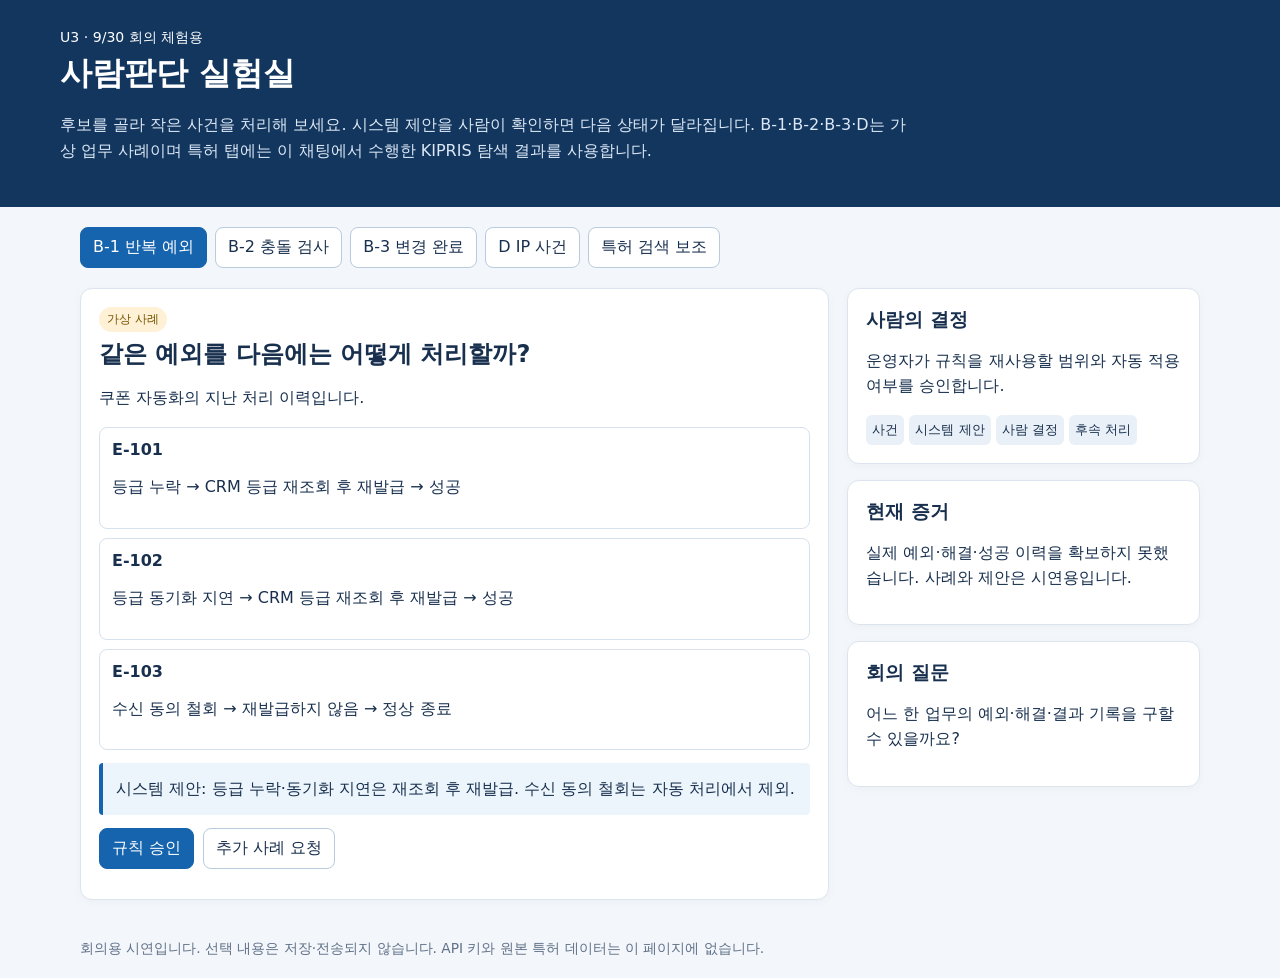
==== topic-validation/meeting-demo/index.html @ 034c7f17 "사람판단 후보별 회의용 미니 MVP 구현 변경 사항 - B-1·B-2·B-3·D·특허 검색 보조를 한 브라우저 화면에서 조작하도록 구성 - 후보별 시스템 제안, 사람 선택, 후속 " ====
<!doctype html>
<html lang="ko"><head><meta charset="utf-8"><meta name="viewport" content="width=device-width,initial-scale=1"><title>U3 사람판단 실험실</title>
<style>
:root{font-family:system-ui,"Malgun Gothic",sans-serif;color:#18304e;background:#f3f6fa}*{box-sizing:border-box}body{margin:0}
header{background:#12365e;color:#fff;padding:28px max(20px,calc((100vw - 1160px)/2))}h1{margin:5px 0}header p{max-width:850px;color:#dce8f6;line-height:1.6}
main{max-width:1160px;margin:auto;padding:20px}nav{display:flex;flex-wrap:wrap;gap:8px;margin-bottom:20px}
button,select{font:inherit;border:1px solid #b9cbdc;border-radius:8px;background:#fff;padding:9px 12px;color:#18304e;cursor:pointer}
button:hover{border-color:#236eb4}.active,.primary{background:#1764ae;color:white;border-color:#1764ae}
.layout{display:grid;grid-template-columns:minmax(0,1.7fr) minmax(270px,.8fr);gap:18px}.panel{background:white;border:1px solid #dce5ee;border-radius:12px;padding:18px;margin-bottom:16px;box-shadow:0 2px 10px #162a4308}
h2{margin:2px 0 9px}h3{margin:0 0 8px}p{line-height:1.55}.muted{color:#5c7088}.small{font-size:.88rem}.card{border:1px solid #d6e1ed;border-radius:8px;padding:12px;margin:9px 0}.focus{border-left:5px solid #2273be}
.pill{display:inline-block;background:#e8f2fc;color:#245b91;font-size:.78rem;padding:4px 8px;border-radius:20px;margin:0 4px 4px 0}.warning{background:#fff1d5;color:#785400}
.output{background:#edf5fc;border-left:4px solid #1764ae;border-radius:4px;padding:13px;margin:13px 0;line-height:1.6}.danger{background:#fff7e8;border-color:#c7781d}
.controls{display:flex;align-items:center;gap:9px;flex-wrap:wrap;margin:12px 0}.steps{display:flex;flex-wrap:wrap;gap:5px}.steps span{background:#eaf0f7;border-radius:6px;padding:6px;font-size:.82rem}
details{margin:8px 0}summary{cursor:pointer}.footer{font-size:.86rem;color:#607188;margin-top:24px}
@media(max-width:780px){.layout{grid-template-columns:1fr}header{padding:24px 20px}main{padding:14px}}
</style></head><body>
<header><div class="small">U3 · 9/30 회의 체험용</div><h1>사람판단 실험실</h1><p>후보를 골라 작은 사건을 처리해 보세요. 시스템 제안을 사람이 확인하면 다음 상태가 달라집니다. B-1·B-2·B-3·D는 가상 업무 사례이며 특허 탭에는 이 채팅에서 수행한 KIPRIS 탐색 결과를 사용합니다.</p></header>
<main><nav id="tabs" aria-label="후보 선택"></nav><div class="layout"><section id="work"></section><aside id="side"></aside></div><div class="footer">회의용 시연입니다. 선택 내용은 저장·전송되지 않습니다. API 키와 원본 특허 데이터는 이 페이지에 없습니다.</div></main>
<script src="data.js"></script><script>
const data=window.DEMO_DATA, $=s=>document.querySelector(s);
const esc=s=>String(s??'').replace(/[&<>"']/g,c=>({'&':'&amp;','<':'&lt;','>':'&gt;','"':'&quot;',"'":'&#39;'}[c]));
const tabs=[['b1','B-1 반복 예외'],['b2','B-2 충돌 검사'],['b3','B-3 변경 완료'],['d','D IP 사건'],['patent','특허 검색 보조']];
let current='b1',changeCase=0,ipCase=0,patentCase=0;
function side(who,evidence,question){return '<div class="panel"><h3>사람의 결정</h3><p>'+who+'</p><div class="steps"><span>사건</span><span>시스템 제안</span><span>사람 결정</span><span>후속 처리</span></div></div><div class="panel"><h3>현재 증거</h3><p>'+evidence+'</p></div><div class="panel"><h3>회의 질문</h3><p>'+question+'</p></div>'}
function set(html,context){$('#work').innerHTML=html;$('#side').innerHTML=context}
function render(){ $('#tabs').innerHTML=tabs.map(([id,title])=>'<button class="'+(current===id?'active':'')+'" data-id="'+id+'">'+title+'</button>').join('');
 document.querySelectorAll('#tabs button').forEach(b=>b.onclick=()=>{current=b.dataset.id;render()});({b1,b2,b3,d,patent})[current]();}
function b1(){set('<div class="panel"><span class="pill warning">가상 사례</span><h2>같은 예외를 다음에는 어떻게 처리할까?</h2><p>쿠폰 자동화의 지난 처리 이력입니다.</p>'+
 ['등급 누락 → CRM 등급 재조회 후 재발급 → 성공','등급 동기화 지연 → CRM 등급 재조회 후 재발급 → 성공','수신 동의 철회 → 재발급하지 않음 → 정상 종료'].map((x,i)=>'<div class="card"><strong>E-10'+(i+1)+'</strong><p>'+x+'</p></div>').join('')+
 '<div class="output">시스템 제안: 등급 누락·동기화 지연은 재조회 후 재발급. 수신 동의 철회는 자동 처리에서 제외.</div><div class="controls"><button class="primary" id="b1yes">규칙 승인</button><button id="b1hold">추가 사례 요청</button></div><div id="result"></div></div>',
 side('운영자가 규칙을 재사용할 범위와 자동 적용 여부를 승인합니다.','실제 예외·해결·성공 이력을 확보하지 못했습니다. 사례와 제안은 시연용입니다.','어느 한 업무의 예외·해결·결과 기록을 구할 수 있을까요?'));
 $('#b1yes').onclick=()=>$('#result').innerHTML='<div class="output">다음 등급 지연 사건 → 재조회·재발급 후보. 수신 동의 철회는 담당자에게 전달합니다. 실제 자동 적용에는 정책 검사와 승인 기록이 필요합니다.</div>';
 $('#b1hold').onclick=()=>$('#result').innerHTML='<div class="output danger">규칙 보류 → 다음 사건도 담당자에게 전달하고 성공 조건의 추가 이력을 모읍니다.</div>';}
function b2(){set('<div class="panel"><span class="pill warning">가상 n8n 계약</span><h2>새 자동화를 배포해도 될까?</h2><div class="card">기존: 신규 문의 → 고객 상태를 ‘관심 고객’으로 변경 · 환영 메일 발송</div><div class="controls"><select id="flow"><option value="status">CS: 같은 신규 문의에서 상태를 ‘처리 완료’로 변경</option><option value="mail">마케팅: 같은 신규 문의에서 환영 메일 발송</option><option value="memo">상담 종료 시 CRM 메모 기록</option></select><button class="primary" id="scan">충돌 후보 검사</button></div><div id="result"></div></div>',
 side('자동화 운영자가 충돌 후보를 수정·시험·승인합니다.','실제 n8n 정의와 읽기·쓰기 계약은 수집하지 않았습니다. 계약을 이미 안다는 가정의 시연입니다.','실제 자동화에서 읽기·쓰기 범위와 실행 순서를 추출할 수 있을까요?'));
 $('#scan').onclick=()=>{let v=$('#flow').value, msg=v==='status'?'같은 사건에서 customer.status에 다른 값을 쓰는 충돌 후보':v==='mail'?'같은 사건에서 환영 메일이 중복 발송될 후보':'현재 계약에서 직접 충돌 후보 없음';
 $('#result').innerHTML='<div class="output '+(v==='memo'?'':'danger')+'"><strong>'+msg+'</strong><div class="controls"><button id="fix">수정·격리 시험 요청</button><button id="approve">검토 기록 남기기</button></div><div id="next"></div></div>';
 $('#fix').onclick=()=>$('#next').textContent='실행 조건을 분리하고 격리 시험으로 보냅니다. 실제 n8n 실행은 하지 않습니다.';
 $('#approve').onclick=()=>$('#next').textContent='사람의 승인 이유를 기록할 단계입니다. 회의용 화면에서는 서버 저장을 하지 않습니다.';};}
function b3(){let c=data.cases[changeCase];set('<div class="panel"><span class="pill warning">팀 제작 가상 사례</span><h2>변경이 정말 끝났을까?</h2><div class="controls"><select id="cc">'+data.cases.map((x,i)=>'<option value="'+i+'" '+(i===changeCase?'selected':'')+'>'+esc(x.name)+'</option>').join('')+'</select></div><div class="output">'+esc(c.change)+'</div><p class="muted small">파란 테두리는 기존 BM25 추천입니다. 관련 여부와 수정 필요 여부를 나눠 선택하세요.</p>'+
 c.artifacts.map((x,i)=>'<div class="card '+(x.suggested?'focus':'')+'"><strong>'+esc(x.id)+' <span class="pill">'+esc(x.kind)+'</span>'+(x.suggested?'<span class="pill">시스템 후보</span>':'')+'</strong><p>'+esc(x.before)+'</p><details><summary>변경 후 내용</summary><p>'+esc(x.after)+'</p></details><select class="decision" data-i="'+i+'"><option value="unknown">판단 선택</option><option value="unrelated">관련 없음</option><option value="done">관련 있음 · 수정 완료</option><option value="stale">관련 있음 · 수정 필요</option><option value="related">관련 있음 · 수정 불필요</option></select></div>').join('')+
 '<button class="primary" id="check">완료 상태 확인</button><div id="result"></div></div>',
 side('운영자가 영향 범위를 확정하고 수정 후 완료를 확인합니다.','두 사례는 팀 제작 자료입니다. 공개 LibEST 자료는 영향 검색 일부만 검증했습니다.','관련 자료와 직접 수정해야 하는 자료를 어떻게 구분할까요?'));
 $('#cc').onchange=e=>{changeCase=Number(e.target.value);render()};
 $('#check').onclick=()=>{let n={unknown:0,unrelated:0,done:0,stale:0,related:0},stale=[];document.querySelectorAll('.decision').forEach(s=>{n[s.value]++;if(s.value==='stale')stale.push(c.artifacts[Number(s.dataset.i)].id)});
 $('#result').innerHTML='<div class="output '+(n.stale||n.unknown?'danger':'')+'"><strong>'+(n.stale?'완료 보류':n.unknown?'판단 대기':'사람 판단상 완료 후보')+'</strong><br>수정 필요 '+n.stale+' · 수정 완료 '+n.done+' · 관련 있지만 수정 불필요 '+n.related+' · 관련 없음 '+n.unrelated+' · 미판단 '+n.unknown+(stale.length?'<br>재작업: '+esc(stale.join(', ')):'')+'<br><span class="small">사람 선택을 집계한 결과이며 실제 반영 여부의 자동 검증은 아닙니다.</span></div>';};}
function d(){let c=data.cases[ipCase];set('<div class="panel"><span class="pill warning">팀 제작 가상 사례</span><h2>어떤 사건을 IP 담당자에게 보낼까?</h2><div class="controls"><select id="ic">'+data.cases.map((x,i)=>'<option value="'+i+'" '+(i===ipCase?'selected':'')+'>'+esc(x.release)+'</option>').join('')+'</select></div><p>개발·공개 변경을 보고 검토 요청, 불필요, 정보 부족을 구별하세요.</p>'+
 c.events.map((x,i)=>'<div class="card '+(x.suggested?'focus':'')+'"><strong>'+esc(x.id)+(x.suggested?' <span class="pill">시스템 후보</span>':'')+'</strong><p>'+esc(x.text)+'</p><p class="muted small">기존 기록: '+esc(x.record)+(x.premise?' · 전제: '+esc(x.premise):'')+'</p><select class="decision" data-i="'+i+'"><option value="unknown">판단 선택</option><option value="review">검토 요청</option><option value="skip">추가 검토 불필요</option><option value="hold">정보 부족 · 보류</option></select></div>').join('')+
 '<button class="primary" id="check">검토 목록 만들기</button><div id="result"></div></div>',
 side('IP 담당자가 검토 요청을 받고 이유·전제를 기록합니다. 이후 전제가 바뀌면 재검토합니다.','규칙은 가상 사례의 표현에 민감하며, 사용자 검토에서도 애매한 항목이 있었습니다.','실제 검토 누락 사건과 이전 판단 기록을 확보할 수 있을까요?'));
 $('#ic').onchange=e=>{ipCase=Number(e.target.value);render()};
 $('#check').onclick=()=>{let r=[],h=[];document.querySelectorAll('.decision').forEach(s=>{let x=c.events[Number(s.dataset.i)];if(s.value==='review')r.push(x.id);if(s.value==='hold')h.push(x.id)});
 $('#result').innerHTML='<div class="output">검토 요청 '+r.length+'건: '+esc(r.join(', ')||'없음')+'<br>정보 부족 '+h.length+'건: '+esc(h.join(', ')||'없음')+'<br><span class="small">특허성·공개 가능 여부의 판단 결과는 아닙니다.</span></div>';};}
function patent(){let c=data.patent[patentCase];set('<div class="panel"><span class="pill">실제 KIPRIS 탐색 결과</span><h2>어떤 특허 문헌을 먼저 볼까?</h2><p>이 채팅에서 수행한 검색 PoC의 저장된 순위를 사용합니다. 새 API 호출은 하지 않습니다.</p><div class="controls"><select id="pc">'+data.patent.map((x,i)=>'<option value="'+i+'" '+(i===patentCase?'selected':'')+'>'+esc(x.query)+'</option>').join('')+'</select></div><div class="output">검토 대상 출원 '+esc(c.application)+'<br><strong>'+esc(c.query)+'</strong></div><p class="muted small">'+esc(c.note)+'</p>'+
 c.ranked.map((id,i)=>'<div class="card"><strong>'+(patentCase===0?i+1:'54')+'위 · 출원번호 '+esc(id)+'</strong><select class="decision"><option value="unknown">아직 안 봄</option><option value="review">원문 추가 검토</option><option value="skip">이번 검토에서 제외</option><option value="hold">판단 보류</option></select></div>').join('')+
 '<button class="primary" id="check">검토 목록 정리</button><div id="result"></div></div>',
 side('사람이 검색된 공보를 먼저 볼 순서를 정하고 근거를 검토합니다. D 탭은 검색을 시작해야 할 사건 자체를 찾습니다.','탐색 21건의 순위 평가는 정답 문헌을 후보집에 넣었습니다. 정답 주입 없이 후보를 모은 별도 30건에서는 인용 proxy 77쌍 중 15쌍만 후보에 있었습니다.','특허 문헌 우선 검토와 IP 검토 사건 탐지 중 무엇을 먼저 좁힐까요?'));
 $('#pc').onchange=e=>{patentCase=Number(e.target.value);render()};
 $('#check').onclick=()=>{let v=[...document.querySelectorAll('.decision')].map(s=>s.value);$('#result').innerHTML='<div class="output">원문 추가 검토 '+v.filter(x=>x==='review').length+' · 제외 '+v.filter(x=>x==='skip').length+' · 보류 '+v.filter(x=>x==='hold').length+' · 미판단 '+v.filter(x=>x==='unknown').length+'<br><span class="small">번호만으로 관련성을 판단하기 어렵습니다. 실제 서비스에는 초록·청구항·근거 문장이 필요합니다.</span></div>';};}
render();
</script></body></html>
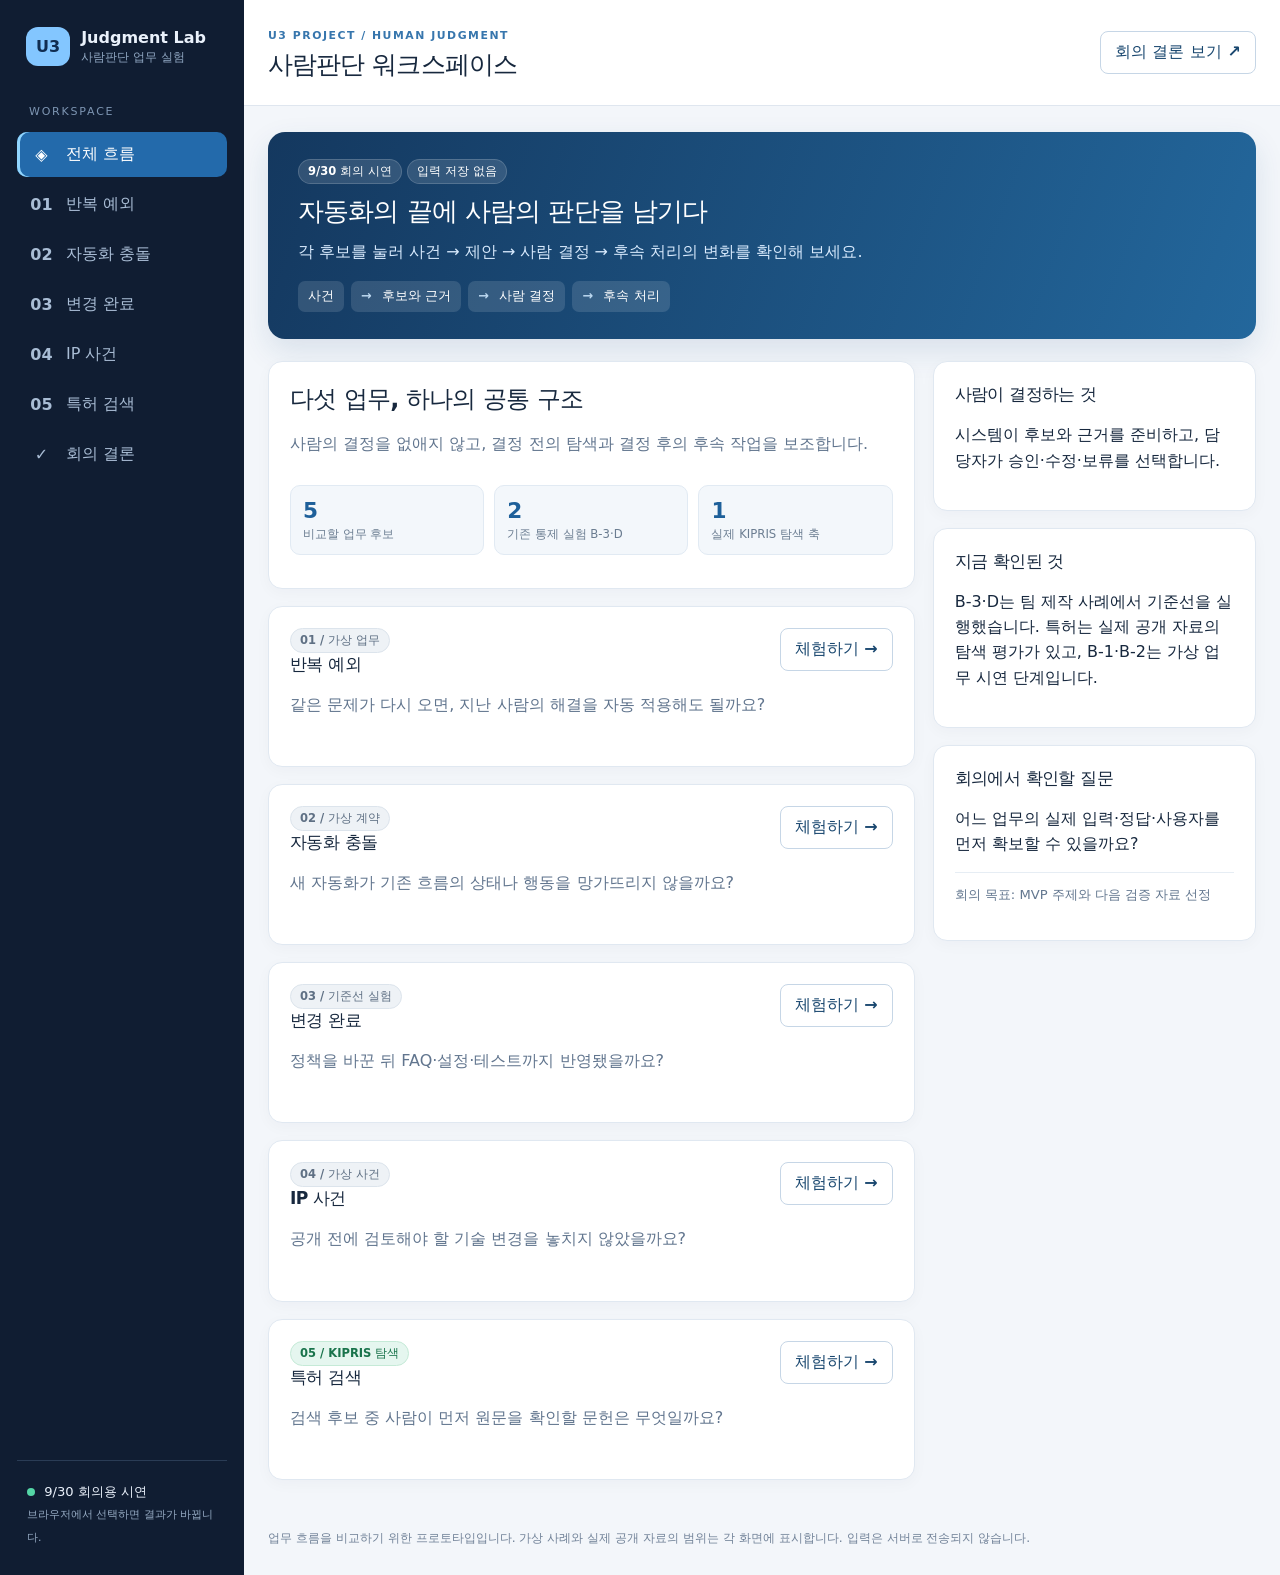
==== commit ef7f8b33: "회의용 사람판단 후보의 판단 흐름과 화면 보강 B-1 동의·규칙 승인, B-2 자동화 충돌, B-3 변경값 정규화, D 공개 사건 신호를 독립 규칙으로 구현했습니다.  다섯 후보를" ====
--- a/topic-validation/meeting-demo/index.html
+++ b/topic-validation/meeting-demo/index.html
@@ -1,61 +1,28 @@
 <!doctype html>
-<html lang="ko"><head><meta charset="utf-8"><meta name="viewport" content="width=device-width,initial-scale=1"><title>U3 사람판단 실험실</title>
-<style>
-:root{font-family:system-ui,"Malgun Gothic",sans-serif;color:#18304e;background:#f3f6fa}*{box-sizing:border-box}body{margin:0}
-header{background:#12365e;color:#fff;padding:28px max(20px,calc((100vw - 1160px)/2))}h1{margin:5px 0}header p{max-width:850px;color:#dce8f6;line-height:1.6}
-main{max-width:1160px;margin:auto;padding:20px}nav{display:flex;flex-wrap:wrap;gap:8px;margin-bottom:20px}
-button,select{font:inherit;border:1px solid #b9cbdc;border-radius:8px;background:#fff;padding:9px 12px;color:#18304e;cursor:pointer}
-button:hover{border-color:#236eb4}.active,.primary{background:#1764ae;color:white;border-color:#1764ae}
-.layout{display:grid;grid-template-columns:minmax(0,1.7fr) minmax(270px,.8fr);gap:18px}.panel{background:white;border:1px solid #dce5ee;border-radius:12px;padding:18px;margin-bottom:16px;box-shadow:0 2px 10px #162a4308}
-h2{margin:2px 0 9px}h3{margin:0 0 8px}p{line-height:1.55}.muted{color:#5c7088}.small{font-size:.88rem}.card{border:1px solid #d6e1ed;border-radius:8px;padding:12px;margin:9px 0}.focus{border-left:5px solid #2273be}
-.pill{display:inline-block;background:#e8f2fc;color:#245b91;font-size:.78rem;padding:4px 8px;border-radius:20px;margin:0 4px 4px 0}.warning{background:#fff1d5;color:#785400}
-.output{background:#edf5fc;border-left:4px solid #1764ae;border-radius:4px;padding:13px;margin:13px 0;line-height:1.6}.danger{background:#fff7e8;border-color:#c7781d}
-.controls{display:flex;align-items:center;gap:9px;flex-wrap:wrap;margin:12px 0}.steps{display:flex;flex-wrap:wrap;gap:5px}.steps span{background:#eaf0f7;border-radius:6px;padding:6px;font-size:.82rem}
-details{margin:8px 0}summary{cursor:pointer}.footer{font-size:.86rem;color:#607188;margin-top:24px}
-@media(max-width:780px){.layout{grid-template-columns:1fr}header{padding:24px 20px}main{padding:14px}}
-</style></head><body>
-<header><div class="small">U3 · 9/30 회의 체험용</div><h1>사람판단 실험실</h1><p>후보를 골라 작은 사건을 처리해 보세요. 시스템 제안을 사람이 확인하면 다음 상태가 달라집니다. B-1·B-2·B-3·D는 가상 업무 사례이며 특허 탭에는 이 채팅에서 수행한 KIPRIS 탐색 결과를 사용합니다.</p></header>
-<main><nav id="tabs" aria-label="후보 선택"></nav><div class="layout"><section id="work"></section><aside id="side"></aside></div><div class="footer">회의용 시연입니다. 선택 내용은 저장·전송되지 않습니다. API 키와 원본 특허 데이터는 이 페이지에 없습니다.</div></main>
-<script src="data.js"></script><script>
-const data=window.DEMO_DATA, $=s=>document.querySelector(s);
-const esc=s=>String(s??'').replace(/[&<>"']/g,c=>({'&':'&amp;','<':'&lt;','>':'&gt;','"':'&quot;',"'":'&#39;'}[c]));
-const tabs=[['b1','B-1 반복 예외'],['b2','B-2 충돌 검사'],['b3','B-3 변경 완료'],['d','D IP 사건'],['patent','특허 검색 보조']];
-let current='b1',changeCase=0,ipCase=0,patentCase=0;
-function side(who,evidence,question){return '<div class="panel"><h3>사람의 결정</h3><p>'+who+'</p><div class="steps"><span>사건</span><span>시스템 제안</span><span>사람 결정</span><span>후속 처리</span></div></div><div class="panel"><h3>현재 증거</h3><p>'+evidence+'</p></div><div class="panel"><h3>회의 질문</h3><p>'+question+'</p></div>'}
-function set(html,context){$('#work').innerHTML=html;$('#side').innerHTML=context}
-function render(){ $('#tabs').innerHTML=tabs.map(([id,title])=>'<button class="'+(current===id?'active':'')+'" data-id="'+id+'">'+title+'</button>').join('');
- document.querySelectorAll('#tabs button').forEach(b=>b.onclick=()=>{current=b.dataset.id;render()});({b1,b2,b3,d,patent})[current]();}
-function b1(){set('<div class="panel"><span class="pill warning">가상 사례</span><h2>같은 예외를 다음에는 어떻게 처리할까?</h2><p>쿠폰 자동화의 지난 처리 이력입니다.</p>'+
- ['등급 누락 → CRM 등급 재조회 후 재발급 → 성공','등급 동기화 지연 → CRM 등급 재조회 후 재발급 → 성공','수신 동의 철회 → 재발급하지 않음 → 정상 종료'].map((x,i)=>'<div class="card"><strong>E-10'+(i+1)+'</strong><p>'+x+'</p></div>').join('')+
- '<div class="output">시스템 제안: 등급 누락·동기화 지연은 재조회 후 재발급. 수신 동의 철회는 자동 처리에서 제외.</div><div class="controls"><button class="primary" id="b1yes">규칙 승인</button><button id="b1hold">추가 사례 요청</button></div><div id="result"></div></div>',
- side('운영자가 규칙을 재사용할 범위와 자동 적용 여부를 승인합니다.','실제 예외·해결·성공 이력을 확보하지 못했습니다. 사례와 제안은 시연용입니다.','어느 한 업무의 예외·해결·결과 기록을 구할 수 있을까요?'));
- $('#b1yes').onclick=()=>$('#result').innerHTML='<div class="output">다음 등급 지연 사건 → 재조회·재발급 후보. 수신 동의 철회는 담당자에게 전달합니다. 실제 자동 적용에는 정책 검사와 승인 기록이 필요합니다.</div>';
- $('#b1hold').onclick=()=>$('#result').innerHTML='<div class="output danger">규칙 보류 → 다음 사건도 담당자에게 전달하고 성공 조건의 추가 이력을 모읍니다.</div>';}
-function b2(){set('<div class="panel"><span class="pill warning">가상 n8n 계약</span><h2>새 자동화를 배포해도 될까?</h2><div class="card">기존: 신규 문의 → 고객 상태를 ‘관심 고객’으로 변경 · 환영 메일 발송</div><div class="controls"><select id="flow"><option value="status">CS: 같은 신규 문의에서 상태를 ‘처리 완료’로 변경</option><option value="mail">마케팅: 같은 신규 문의에서 환영 메일 발송</option><option value="memo">상담 종료 시 CRM 메모 기록</option></select><button class="primary" id="scan">충돌 후보 검사</button></div><div id="result"></div></div>',
- side('자동화 운영자가 충돌 후보를 수정·시험·승인합니다.','실제 n8n 정의와 읽기·쓰기 계약은 수집하지 않았습니다. 계약을 이미 안다는 가정의 시연입니다.','실제 자동화에서 읽기·쓰기 범위와 실행 순서를 추출할 수 있을까요?'));
- $('#scan').onclick=()=>{let v=$('#flow').value, msg=v==='status'?'같은 사건에서 customer.status에 다른 값을 쓰는 충돌 후보':v==='mail'?'같은 사건에서 환영 메일이 중복 발송될 후보':'현재 계약에서 직접 충돌 후보 없음';
- $('#result').innerHTML='<div class="output '+(v==='memo'?'':'danger')+'"><strong>'+msg+'</strong><div class="controls"><button id="fix">수정·격리 시험 요청</button><button id="approve">검토 기록 남기기</button></div><div id="next"></div></div>';
- $('#fix').onclick=()=>$('#next').textContent='실행 조건을 분리하고 격리 시험으로 보냅니다. 실제 n8n 실행은 하지 않습니다.';
- $('#approve').onclick=()=>$('#next').textContent='사람의 승인 이유를 기록할 단계입니다. 회의용 화면에서는 서버 저장을 하지 않습니다.';};}
-function b3(){let c=data.cases[changeCase];set('<div class="panel"><span class="pill warning">팀 제작 가상 사례</span><h2>변경이 정말 끝났을까?</h2><div class="controls"><select id="cc">'+data.cases.map((x,i)=>'<option value="'+i+'" '+(i===changeCase?'selected':'')+'>'+esc(x.name)+'</option>').join('')+'</select></div><div class="output">'+esc(c.change)+'</div><p class="muted small">파란 테두리는 기존 BM25 추천입니다. 관련 여부와 수정 필요 여부를 나눠 선택하세요.</p>'+
- c.artifacts.map((x,i)=>'<div class="card '+(x.suggested?'focus':'')+'"><strong>'+esc(x.id)+' <span class="pill">'+esc(x.kind)+'</span>'+(x.suggested?'<span class="pill">시스템 후보</span>':'')+'</strong><p>'+esc(x.before)+'</p><details><summary>변경 후 내용</summary><p>'+esc(x.after)+'</p></details><select class="decision" data-i="'+i+'"><option value="unknown">판단 선택</option><option value="unrelated">관련 없음</option><option value="done">관련 있음 · 수정 완료</option><option value="stale">관련 있음 · 수정 필요</option><option value="related">관련 있음 · 수정 불필요</option></select></div>').join('')+
- '<button class="primary" id="check">완료 상태 확인</button><div id="result"></div></div>',
- side('운영자가 영향 범위를 확정하고 수정 후 완료를 확인합니다.','두 사례는 팀 제작 자료입니다. 공개 LibEST 자료는 영향 검색 일부만 검증했습니다.','관련 자료와 직접 수정해야 하는 자료를 어떻게 구분할까요?'));
- $('#cc').onchange=e=>{changeCase=Number(e.target.value);render()};
- $('#check').onclick=()=>{let n={unknown:0,unrelated:0,done:0,stale:0,related:0},stale=[];document.querySelectorAll('.decision').forEach(s=>{n[s.value]++;if(s.value==='stale')stale.push(c.artifacts[Number(s.dataset.i)].id)});
- $('#result').innerHTML='<div class="output '+(n.stale||n.unknown?'danger':'')+'"><strong>'+(n.stale?'완료 보류':n.unknown?'판단 대기':'사람 판단상 완료 후보')+'</strong><br>수정 필요 '+n.stale+' · 수정 완료 '+n.done+' · 관련 있지만 수정 불필요 '+n.related+' · 관련 없음 '+n.unrelated+' · 미판단 '+n.unknown+(stale.length?'<br>재작업: '+esc(stale.join(', ')):'')+'<br><span class="small">사람 선택을 집계한 결과이며 실제 반영 여부의 자동 검증은 아닙니다.</span></div>';};}
-function d(){let c=data.cases[ipCase];set('<div class="panel"><span class="pill warning">팀 제작 가상 사례</span><h2>어떤 사건을 IP 담당자에게 보낼까?</h2><div class="controls"><select id="ic">'+data.cases.map((x,i)=>'<option value="'+i+'" '+(i===ipCase?'selected':'')+'>'+esc(x.release)+'</option>').join('')+'</select></div><p>개발·공개 변경을 보고 검토 요청, 불필요, 정보 부족을 구별하세요.</p>'+
- c.events.map((x,i)=>'<div class="card '+(x.suggested?'focus':'')+'"><strong>'+esc(x.id)+(x.suggested?' <span class="pill">시스템 후보</span>':'')+'</strong><p>'+esc(x.text)+'</p><p class="muted small">기존 기록: '+esc(x.record)+(x.premise?' · 전제: '+esc(x.premise):'')+'</p><select class="decision" data-i="'+i+'"><option value="unknown">판단 선택</option><option value="review">검토 요청</option><option value="skip">추가 검토 불필요</option><option value="hold">정보 부족 · 보류</option></select></div>').join('')+
- '<button class="primary" id="check">검토 목록 만들기</button><div id="result"></div></div>',
- side('IP 담당자가 검토 요청을 받고 이유·전제를 기록합니다. 이후 전제가 바뀌면 재검토합니다.','규칙은 가상 사례의 표현에 민감하며, 사용자 검토에서도 애매한 항목이 있었습니다.','실제 검토 누락 사건과 이전 판단 기록을 확보할 수 있을까요?'));
- $('#ic').onchange=e=>{ipCase=Number(e.target.value);render()};
- $('#check').onclick=()=>{let r=[],h=[];document.querySelectorAll('.decision').forEach(s=>{let x=c.events[Number(s.dataset.i)];if(s.value==='review')r.push(x.id);if(s.value==='hold')h.push(x.id)});
- $('#result').innerHTML='<div class="output">검토 요청 '+r.length+'건: '+esc(r.join(', ')||'없음')+'<br>정보 부족 '+h.length+'건: '+esc(h.join(', ')||'없음')+'<br><span class="small">특허성·공개 가능 여부의 판단 결과는 아닙니다.</span></div>';};}
-function patent(){let c=data.patent[patentCase];set('<div class="panel"><span class="pill">실제 KIPRIS 탐색 결과</span><h2>어떤 특허 문헌을 먼저 볼까?</h2><p>이 채팅에서 수행한 검색 PoC의 저장된 순위를 사용합니다. 새 API 호출은 하지 않습니다.</p><div class="controls"><select id="pc">'+data.patent.map((x,i)=>'<option value="'+i+'" '+(i===patentCase?'selected':'')+'>'+esc(x.query)+'</option>').join('')+'</select></div><div class="output">검토 대상 출원 '+esc(c.application)+'<br><strong>'+esc(c.query)+'</strong></div><p class="muted small">'+esc(c.note)+'</p>'+
- c.ranked.map((id,i)=>'<div class="card"><strong>'+(patentCase===0?i+1:'54')+'위 · 출원번호 '+esc(id)+'</strong><select class="decision"><option value="unknown">아직 안 봄</option><option value="review">원문 추가 검토</option><option value="skip">이번 검토에서 제외</option><option value="hold">판단 보류</option></select></div>').join('')+
- '<button class="primary" id="check">검토 목록 정리</button><div id="result"></div></div>',
- side('사람이 검색된 공보를 먼저 볼 순서를 정하고 근거를 검토합니다. D 탭은 검색을 시작해야 할 사건 자체를 찾습니다.','탐색 21건의 순위 평가는 정답 문헌을 후보집에 넣었습니다. 정답 주입 없이 후보를 모은 별도 30건에서는 인용 proxy 77쌍 중 15쌍만 후보에 있었습니다.','특허 문헌 우선 검토와 IP 검토 사건 탐지 중 무엇을 먼저 좁힐까요?'));
- $('#pc').onchange=e=>{patentCase=Number(e.target.value);render()};
- $('#check').onclick=()=>{let v=[...document.querySelectorAll('.decision')].map(s=>s.value);$('#result').innerHTML='<div class="output">원문 추가 검토 '+v.filter(x=>x==='review').length+' · 제외 '+v.filter(x=>x==='skip').length+' · 보류 '+v.filter(x=>x==='hold').length+' · 미판단 '+v.filter(x=>x==='unknown').length+'<br><span class="small">번호만으로 관련성을 판단하기 어렵습니다. 실제 서비스에는 초록·청구항·근거 문장이 필요합니다.</span></div>';};}
-render();
-</script></body></html>
+<html lang="ko">
+<head>
+  <meta charset="utf-8">
+  <meta name="viewport" content="width=device-width,initial-scale=1">
+  <meta name="theme-color" content="#101d32">
+  <title>U3 · 사람판단 워크스페이스</title>
+  <link rel="stylesheet" href="style.css">
+</head>
+<body>
+  <div class="app-shell">
+    <aside class="sidebar" aria-label="주제 탐색">
+      <div class="brand"><span class="brand-mark">U3</span><span><strong>Judgment Lab</strong><small>사람판단 업무 실험</small></span></div>
+      <p class="nav-label">WORKSPACE</p>
+      <nav id="topic-nav"></nav>
+      <div class="side-bottom"><span class="live-dot"></span> 9/30 회의용 시연<br><small>브라우저에서 선택하면 결과가 바뀝니다.</small></div>
+    </aside>
+    <div class="main-shell">
+      <header class="topbar"><div><span class="eyebrow">U3 PROJECT / HUMAN JUDGMENT</span><h1 id="page-title">사람판단 워크스페이스</h1></div><button id="summary-button" class="secondary">회의 결론 보기 <span aria-hidden="true">↗</span></button></header>
+      <main id="page-content" tabindex="-1"></main>
+      <footer>업무 흐름을 비교하기 위한 프로토타입입니다. 가상 사례와 실제 공개 자료의 범위는 각 화면에 표시합니다. 입력은 서버로 전송되지 않습니다.</footer>
+    </div>
+  </div>
+  <script src="data.js"></script>
+  <script src="engine.js"></script>
+  <script src="app.js"></script>
+</body>
+</html>
--- a/topic-validation/meeting-demo/style.css
+++ b/topic-validation/meeting-demo/style.css
@@ -0,0 +1,15 @@
+:root{font-family:Inter,Pretendard,"Malgun Gothic",system-ui,sans-serif;color:#17283e;background:#f3f6fa;font-synthesis:none}
+*{box-sizing:border-box}body{margin:0}button,select,input,textarea{font:inherit}button{cursor:pointer}p{line-height:1.58}h1,h2,h3{letter-spacing:-.035em}
+.app-shell{min-height:100vh;display:grid;grid-template-columns:244px minmax(0,1fr)}.sidebar{background:#101d32;color:#eaf1fb;padding:27px 17px;display:flex;flex-direction:column;gap:24px}
+.brand{display:flex;gap:11px;align-items:center;padding:0 9px}.brand-mark{background:#83c6ff;color:#102d51;font-weight:900;padding:10px;border-radius:12px}.brand strong,.brand small{display:block}.brand small{font-size:.75rem;color:#91a8c3;margin-top:2px}
+.nav-label{font-size:.69rem;letter-spacing:.16em;color:#7d95b2;padding-left:12px;margin:13px 0 -12px}.sidebar nav{display:grid;gap:5px}.nav-item{width:100%;text-align:left;border:0;border-radius:10px;background:transparent;color:#a9bdd5;padding:12px;display:flex;gap:12px;align-items:center}.nav-item span:first-child{width:25px;text-align:center;font-weight:800}.nav-item:hover{background:#1a304e;color:white}.nav-item.active{background:#236aab;color:white;box-shadow:inset 3px 0 #91d6ff}.side-bottom{margin-top:auto;border-top:1px solid #2a3c55;padding:20px 10px 0;font-size:.82rem;line-height:1.7}.side-bottom small{color:#96abc3}.live-dot{display:inline-block;background:#54d6a6;border-radius:50%;width:8px;height:8px;margin-right:5px}
+.main-shell{min-width:0}.topbar{display:flex;justify-content:space-between;gap:15px;align-items:center;background:white;border-bottom:1px solid #dfe6ef;padding:24px max(24px,calc((100vw - 244px - 1200px)/2))}.topbar h1{font-size:1.55rem;margin:5px 0 0}.eyebrow{font-size:.68rem;letter-spacing:.14em;font-weight:800;color:#3776ad}.secondary,.primary,.ghost{padding:10px 14px;border-radius:8px;font-weight:700;border:1px solid #c6d6e6;background:white;color:#19476f}.secondary:hover,.ghost:hover{border-color:#3c84c2}.primary{background:#1769b1;color:white;border-color:#1769b1}.primary:hover{background:#0f5594}.danger-btn{color:#a64a32}
+main{max-width:1200px;margin:auto;padding:26px 24px 50px}.hero{background:linear-gradient(110deg,#14385f,#23679c);color:white;padding:27px 30px;border-radius:17px;margin-bottom:22px;box-shadow:0 12px 30px #1a4c7b1f}.hero h2{font-size:1.65rem;margin:10px 0}.hero p{color:#d8eafd;max-width:730px;margin:0}.hero .badge{background:#ffffff20;color:white;border-color:#ffffff29}.content-grid{display:grid;grid-template-columns:minmax(0,1.7fr) minmax(265px,.85fr);gap:18px}.stack>*+*{margin-top:17px}
+.panel{background:white;border:1px solid #e0e8f1;border-radius:14px;padding:21px;box-shadow:0 4px 15px #14283f08}.panel h3{margin:0 0 10px;font-size:1.07rem}.panel h2{margin:0 0 12px}.panel-head{display:flex;justify-content:space-between;align-items:flex-start;gap:10px;margin-bottom:12px}.panel-head h3{margin:0}.muted{color:#61758e}.small{font-size:.85rem}.badge{display:inline-block;border:1px solid #d4e5f3;background:#e9f4fc;color:#236096;padding:4px 9px;border-radius:30px;font-size:.72rem;font-weight:800;margin-right:5px}.badge.amber{background:#fff4e2;border-color:#f3dfb7;color:#94611a}.badge.green{background:#e5f6ef;border-color:#c5ead7;color:#19734b}.badge.gray{background:#eef2f6;border-color:#dce4ec;color:#5f7084}
+.stepper{display:flex;flex-wrap:wrap;gap:7px;margin-top:17px}.stepper span{border-radius:7px;padding:7px 10px;background:#ffffff20;color:white;font-size:.8rem;font-weight:700}.stepper span+span:before{content:'→';margin-right:10px;color:#bcd8f0}
+.record{border:1px solid #dfe8f0;border-radius:11px;padding:15px;margin:10px 0;background:#fff}.record.suggested{border-left:4px solid #3182bf}.record h4{margin:0 0 6px;font-size:.96rem}.record p{margin:6px 0}.record-row{display:flex;justify-content:space-between;gap:12px;align-items:start}.record .small{color:#657891}.record select{max-width:100%}.record details{margin-top:8px}.record summary{color:#246ba5;cursor:pointer;font-weight:700;font-size:.87rem}.record details p{padding:10px;background:#f3f7fb;border-radius:7px}
+.controls{display:flex;flex-wrap:wrap;align-items:center;gap:10px;margin:14px 0}.field{display:grid;gap:6px;min-width:160px}.field label,.field-title{font-size:.79rem;color:#62758b;font-weight:800}.field select,.field input,textarea{border:1px solid #bdd0e1;border-radius:8px;padding:9px 11px;background:white;color:#17324c;min-height:40px}.field select:focus,textarea:focus{outline:2px solid #83b9e5}.field.wide{flex:1}.choice-line{display:flex;gap:10px;flex-wrap:wrap;align-items:center;margin-top:10px}.choice-line label{font-size:.83rem;color:#597087}.result{border-left:4px solid #2778bc;background:#edf5fc;padding:17px;border-radius:8px;margin-top:15px}.result.warn{border-color:#d48b27;background:#fff6e8}.result.success{border-color:#2d9a6c;background:#eaf8f1}.result h3{margin:0 0 6px}.result p{margin:5px 0}.item-list{padding-left:19px;line-height:1.7}
+.metric-row{display:grid;grid-template-columns:repeat(3,1fr);gap:10px;margin:12px 0}.metric{background:#f3f7fb;border:1px solid #e1eaf3;border-radius:10px;padding:12px}.metric strong{display:block;font-size:1.35rem;color:#1e609a}.metric span{font-size:.73rem;color:#6b7d91}.funnel{height:12px;background:#e6eef5;border-radius:20px;overflow:hidden}.funnel span{display:block;height:100%;background:#2174b7}.feedback-grid{display:grid;grid-template-columns:repeat(2,1fr);gap:12px}.feedback-grid button{text-align:left;padding:17px;border:1px solid #d5e2ef;background:white;border-radius:11px;font-weight:700;color:#245479}.feedback-grid button:hover{border-color:#2279bf;background:#f3f9fe}.feedback-grid button.active{border-color:#1769b1;background:#e9f4fc}
+textarea{width:100%;min-height:85px;resize:vertical}footer{color:#718298;font-size:.77rem;padding:0 24px 28px;max-width:1200px;margin:auto}.source{border-top:1px solid #e6edf4;padding-top:12px;font-size:.82rem;color:#63778f}.empty{color:#8393a6;font-style:italic}
+@media(max-width:1050px){.content-grid{grid-template-columns:1fr}.sidebar{width:210px}.app-shell{grid-template-columns:210px minmax(0,1fr)}}
+@media(max-width:720px){.app-shell{display:block}.sidebar{padding:14px}.brand{display:none}.nav-label,.side-bottom{display:none}.sidebar nav{display:flex;overflow:auto}.nav-item{white-space:nowrap;width:auto;padding:9px 11px}.topbar{padding:18px;align-items:flex-start}.topbar h1{font-size:1.15rem}.topbar button{font-size:.77rem}main{padding:15px}.hero{padding:22px}.hero h2{font-size:1.38rem}.metric-row,.feedback-grid{grid-template-columns:1fr}}
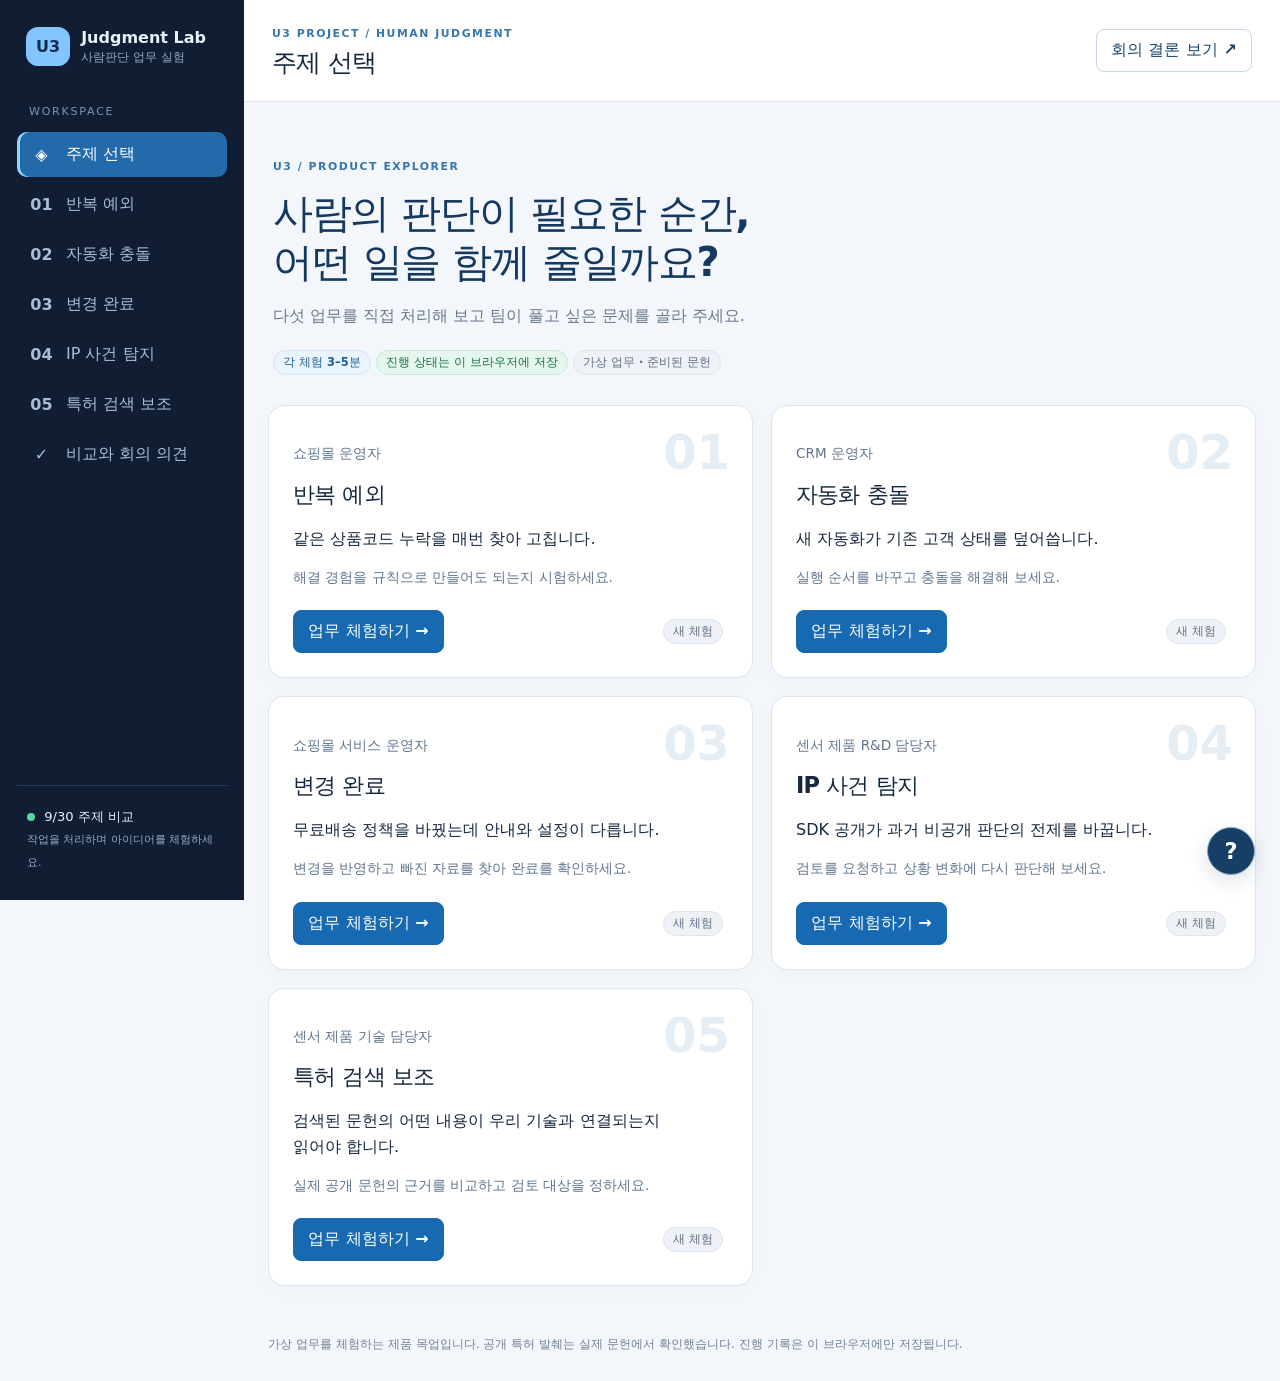
==== commit 9118ecbe: "다섯 사람판단 주제를 체험하는 제품 목업 구현 주제별 대표 업무를 상품 매핑 예외, CRM 충돌, 배송 기준 변경, SDK 공개 전제, 센서 특허 비교로 구체화했습니다.  정상·예" ====
--- a/topic-validation/meeting-demo/index.html
+++ b/topic-validation/meeting-demo/index.html
@@ -13,15 +13,18 @@
       <div class="brand"><span class="brand-mark">U3</span><span><strong>Judgment Lab</strong><small>사람판단 업무 실험</small></span></div>
       <p class="nav-label">WORKSPACE</p>
       <nav id="topic-nav"></nav>
-      <div class="side-bottom"><span class="live-dot"></span> 9/30 회의용 시연<br><small>브라우저에서 선택하면 결과가 바뀝니다.</small></div>
+      <div class="side-bottom"><span class="live-dot"></span> 9/30 주제 비교<br><small>작업을 처리하며 아이디어를 체험하세요.</small></div>
     </aside>
     <div class="main-shell">
       <header class="topbar"><div><span class="eyebrow">U3 PROJECT / HUMAN JUDGMENT</span><h1 id="page-title">사람판단 워크스페이스</h1></div><button id="summary-button" class="secondary">회의 결론 보기 <span aria-hidden="true">↗</span></button></header>
+      <div id="activity-status" role="status" aria-live="polite"></div>
       <main id="page-content" tabindex="-1"></main>
-      <footer>업무 흐름을 비교하기 위한 프로토타입입니다. 가상 사례와 실제 공개 자료의 범위는 각 화면에 표시합니다. 입력은 서버로 전송되지 않습니다.</footer>
+      <footer>가상 업무를 체험하는 제품 목업입니다. 공개 특허 발췌는 실제 문헌에서 확인했습니다. 진행 기록은 이 브라우저에만 저장됩니다.</footer>
     </div>
   </div>
-  <script src="data.js"></script>
+  <button id="floating-help" class="help-fab" aria-label="현재 주제 도움말">?</button>
+  <dialog id="help-dialog" aria-labelledby="help-title"><div class="dialog-head"><h2 id="help-title"></h2><button id="help-close" class="secondary">닫기</button></div><div id="help-body"></div></dialog>
+  <script src="scenarios.js"></script>
   <script src="engine.js"></script>
   <script src="app.js"></script>
 </body>
--- a/topic-validation/meeting-demo/style.css
+++ b/topic-validation/meeting-demo/style.css
@@ -13,3 +13,13 @@
 textarea{width:100%;min-height:85px;resize:vertical}footer{color:#718298;font-size:.77rem;padding:0 24px 28px;max-width:1200px;margin:auto}.source{border-top:1px solid #e6edf4;padding-top:12px;font-size:.82rem;color:#63778f}.empty{color:#8393a6;font-style:italic}
 @media(max-width:1050px){.content-grid{grid-template-columns:1fr}.sidebar{width:210px}.app-shell{grid-template-columns:210px minmax(0,1fr)}}
 @media(max-width:720px){.app-shell{display:block}.sidebar{padding:14px}.brand{display:none}.nav-label,.side-bottom{display:none}.sidebar nav{display:flex;overflow:auto}.nav-item{white-space:nowrap;width:auto;padding:9px 11px}.topbar{padding:18px;align-items:flex-start}.topbar h1{font-size:1.15rem}.topbar button{font-size:.77rem}main{padding:15px}.hero{padding:22px}.hero h2{font-size:1.38rem}.metric-row,.feedback-grid{grid-template-columns:1fr}}
+
+/* Product mock workspace */
+.workspace-grid>.panel,.workspace-grid>.stack,.project-layout>.panel{min-width:0}.field{min-width:0}.field select{width:100%;max-width:100%}.table-wrap{max-width:100%}
+.hint.dismissed .tooltip{display:none!important}
+:root{--ink:#17283e;--blue:#246caa;--line:#dbe5ee;--paper:#fff}
+button:disabled{opacity:.45;cursor:not-allowed}button:focus-visible,a:focus-visible,summary:focus-visible{outline:3px solid #86bae5;outline-offset:3px}a{color:#1769b1}button,a{touch-action:manipulation}h4{margin:10px 0}pre,blockquote{white-space:pre-wrap;overflow-wrap:anywhere;font-family:inherit;font-size:.9rem;line-height:1.7;margin:10px 0}blockquote{border-left:3px solid #4291c9;padding-left:14px;color:#315d80}
+.sidebar{position:sticky;top:0;height:100vh}.topbar{padding:22px 28px}.landing{padding:32px 5px 30px}.landing h2{font-size:2.5rem;line-height:1.22;color:#14385f;margin:16px 0}.landing p{color:#697a8d}.landing-meta{margin-top:22px}.topic-cards{display:grid;grid-template-columns:repeat(2,minmax(0,1fr));gap:18px}.topic-card{background:white;border:1px solid var(--line);border-radius:16px;padding:24px;position:relative;overflow:hidden;box-shadow:0 5px 18px #12355b06}.topic-card:hover{border-color:#80aacc;box-shadow:0 10px 24px #12355b0d}.topic-card h3{font-size:1.4rem;margin:10px 0}.topic-card p{max-width:85%}.card-number{position:absolute;right:22px;top:18px;color:#e5edf5;font-size:3rem;font-weight:900}.card-bottom{display:flex;justify-content:space-between;align-items:center;margin-top:22px;gap:10px}.workspace-head{display:flex;align-items:flex-start;justify-content:space-between;gap:20px;margin:10px 0 20px}.workspace-head h2{font-size:1.6rem;line-height:1.4;margin:8px 0}.workspace-head p{color:#62758b;margin:0}.workspace-head .controls{flex-shrink:0}.journey{padding:0;list-style:none;display:grid;grid-template-columns:repeat(4,1fr);gap:9px;margin-bottom:25px}.journey li{background:#e9eef4;color:#798a9d;padding:12px;border-radius:9px;font-size:.8rem;font-weight:700;display:flex;gap:8px;align-items:center}.journey li span{display:grid;place-items:center;border-radius:50%;width:23px;height:23px;background:white}.journey li.current{background:#deedfb;color:#1c6199}.journey li.done{background:#e2f3e9;color:#267448}.workspace-grid{display:grid;grid-template-columns:minmax(0,1.12fr) minmax(0,1fr);gap:18px;align-items:start}.project-layout{display:grid;grid-template-columns:280px minmax(0,1fr);gap:18px;align-items:start;margin:18px 0}.tree-panel{padding:18px}.tree-panel details{margin:18px 0}.tree-panel summary{font-size:.8rem;font-weight:800;color:#5b718a;cursor:pointer;margin:10px 0}.tree-node,.patent-node{display:block;text-align:left;width:100%;padding:12px 10px;border:1px solid transparent;background:transparent;border-radius:8px;margin:4px 0;color:#39566f}.tree-node span,.patent-node span{display:block}.tree-node:hover,.patent-node:hover{background:#f0f6fb}.tree-node.selected,.patent-node.selected{border-color:#8ab6dc;background:#eaf4fd;color:#13568e}.tree-node .badge{margin-top:6px}.patent-node strong{font-size:.8rem;display:block}.patent-node span{font-size:.83rem;line-height:1.5;margin:5px 0}.diff-grid{display:grid;grid-template-columns:1fr 1fr;gap:12px;margin:15px 0}.diff-grid>div{padding:16px;border:1px solid var(--line);background:#f6f8fa;border-radius:10px;min-width:0}.diff-grid>div+div{background:#edf7f1;border-color:#d0e5d8}.chip-list{display:flex;gap:6px;flex-wrap:wrap}.check-list>div{padding:12px 0;border-bottom:1px solid #dce4ed}.check-list .badge{margin-left:10px}.check-list p{font-size:.85rem;color:#63778a}.flow-node{border:1px solid #9ebbd6;background:#f0f6fd;padding:20px;border-radius:12px;font-weight:800;text-align:center}.flow-node small{display:block;color:#637a8d;margin-top:8px}.flow-branches{display:grid;grid-template-columns:1fr 1fr;gap:16px;margin:28px 0;position:relative}.collision{border-color:#e8b67b;background:#fff5e7}.resolved{background:#ebf8f0;border-color:#9fcdb2}.shared-data{padding:18px;border:1px dashed #97acc0;border-radius:12px;text-align:center;margin-bottom:20px}.shared-data strong{display:block;margin:8px 0}.timeline p{border-left:2px solid #93b8d4;padding:10px;font-size:.85rem}.event-grid,.comparison-grid{display:grid;grid-template-columns:repeat(2,minmax(0,1fr));gap:18px;margin:18px 0}.prior-record{background:#f3f6fa;padding:12px;border-radius:8px;font-size:.85rem;margin:18px 0}.prior-record p{color:#687b8e}.release-bar{display:flex;justify-content:space-between;gap:15px;align-items:start}.event-card .field{margin:15px 0}.comparison-grid .field{margin:12px 0}.table-wrap{overflow-x:auto}table{border-collapse:collapse;width:100%;font-size:.8rem}th{text-align:left;background:#f1f5fa;color:#63778b;padding:12px}td{padding:14px 8px;border-bottom:1px solid #e3eaf1;overflow-wrap:anywhere}td small{display:block;color:#7a8999;margin-top:7px}.download-link{display:inline-block;text-decoration:none;margin:12px 0}.help-fab{position:fixed;bottom:25px;right:25px;width:48px;height:48px;border:1px solid #81a9c7;border-radius:50%;background:#173e64;color:white;font-weight:900;font-size:1.4rem;box-shadow:0 6px 20px #1c355e25;z-index:3}
+dialog{border:1px solid #d2deea;border-radius:16px;padding:28px;width:min(680px,calc(100vw - 30px));max-height:85vh;overflow:auto;color:var(--ink);box-shadow:0 24px 90px #102d5340}dialog::backdrop{background:#0b24466b}.dialog-head{display:flex;align-items:start;justify-content:space-between;gap:15px;position:sticky;top:-28px;background:white;padding:12px 0}.dialog-head h2{font-size:1.3rem;margin:6px 0}.help-dl dt{font-weight:800;margin-top:20px;font-size:.85rem}.help-dl dd{margin:7px 0;color:#5f7286;line-height:1.6}.hint{position:relative;display:inline-block}.hint-trigger{background:none;border:0;color:#216b9f;padding:0;font-size:inherit;font-weight:700}.tooltip{display:none;position:absolute;z-index:5;left:0;bottom:calc(100% + 8px);width:260px;background:#163b60;color:white;font-size:.8rem;line-height:1.6;border-radius:8px;padding:12px;box-shadow:0 8px 24px #18375140}.hint:hover .tooltip,.hint:focus-within .tooltip,.hint:has([aria-expanded="true"]) .tooltip{display:block}#activity-status{position:sticky;top:0;z-index:2;background:#e8f2fc;color:#245b89;min-height:0;font-size:.83rem;line-height:1.5}#activity-status:not(:empty){padding:12px 28px;border-bottom:1px solid #c9deee}main>.panel{margin:18px 0}
+@media(max-width:1100px){.workspace-grid{grid-template-columns:1fr}.workspace-head{display:block}.workspace-head .controls{margin-bottom:10px}.project-layout{grid-template-columns:235px minmax(0,1fr)}}
+@media(max-width:720px){.sidebar{width:100%;height:auto;position:static}.topic-cards,.event-grid,.comparison-grid,.project-layout,.diff-grid{grid-template-columns:1fr}.landing h2{font-size:1.8rem}.landing{padding:20px 0}.topic-card p{max-width:90%}.journey{grid-template-columns:1fr 1fr}.journey li{font-size:.75rem}.workspace-head h2{font-size:1.35rem}.tree-panel{max-height:340px;overflow:auto}.help-fab{bottom:16px;right:16px}.panel{padding:17px}.flow-branches{gap:8px}.flow-node{padding:15px 8px}.release-bar{display:block}#activity-status:not(:empty){padding:10px 16px}.topbar{padding:18px}}
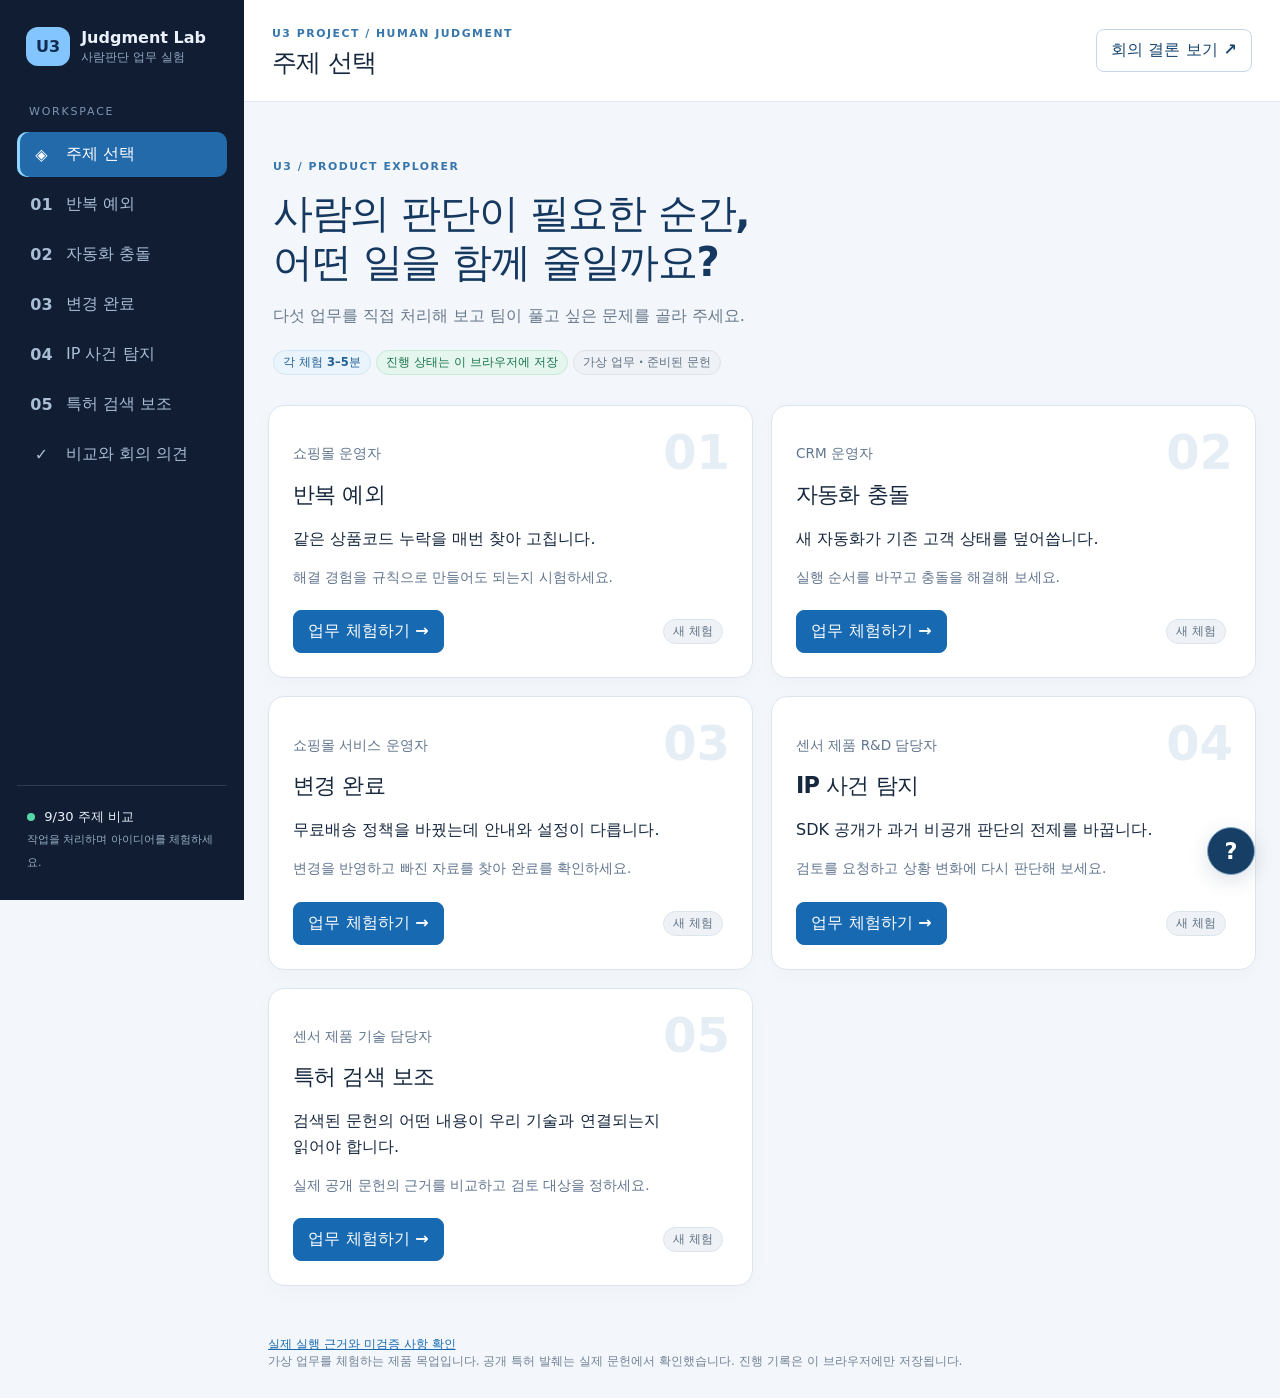
==== commit b5876eed: "실제 실행 근거와 후보별 검증 한계를 기록 - 주문·CRM API와 SQLite로 실패 재처리 및 상태 충돌을 실제 실행 - 배송 코드·문서를 수정하고 누락·경계값을 검사 - 공개" ====
--- a/topic-validation/meeting-demo/index.html
+++ b/topic-validation/meeting-demo/index.html
@@ -19,7 +19,7 @@
       <header class="topbar"><div><span class="eyebrow">U3 PROJECT / HUMAN JUDGMENT</span><h1 id="page-title">사람판단 워크스페이스</h1></div><button id="summary-button" class="secondary">회의 결론 보기 <span aria-hidden="true">↗</span></button></header>
       <div id="activity-status" role="status" aria-live="polite"></div>
       <main id="page-content" tabindex="-1"></main>
-      <footer>가상 업무를 체험하는 제품 목업입니다. 공개 특허 발췌는 실제 문헌에서 확인했습니다. 진행 기록은 이 브라우저에만 저장됩니다.</footer>
+      <footer><a href="evidence.html">실제 실행 근거와 미검증 사항 확인</a><br>가상 업무를 체험하는 제품 목업입니다. 공개 특허 발췌는 실제 문헌에서 확인했습니다. 진행 기록은 이 브라우저에만 저장됩니다.</footer>
     </div>
   </div>
   <button id="floating-help" class="help-fab" aria-label="현재 주제 도움말">?</button>
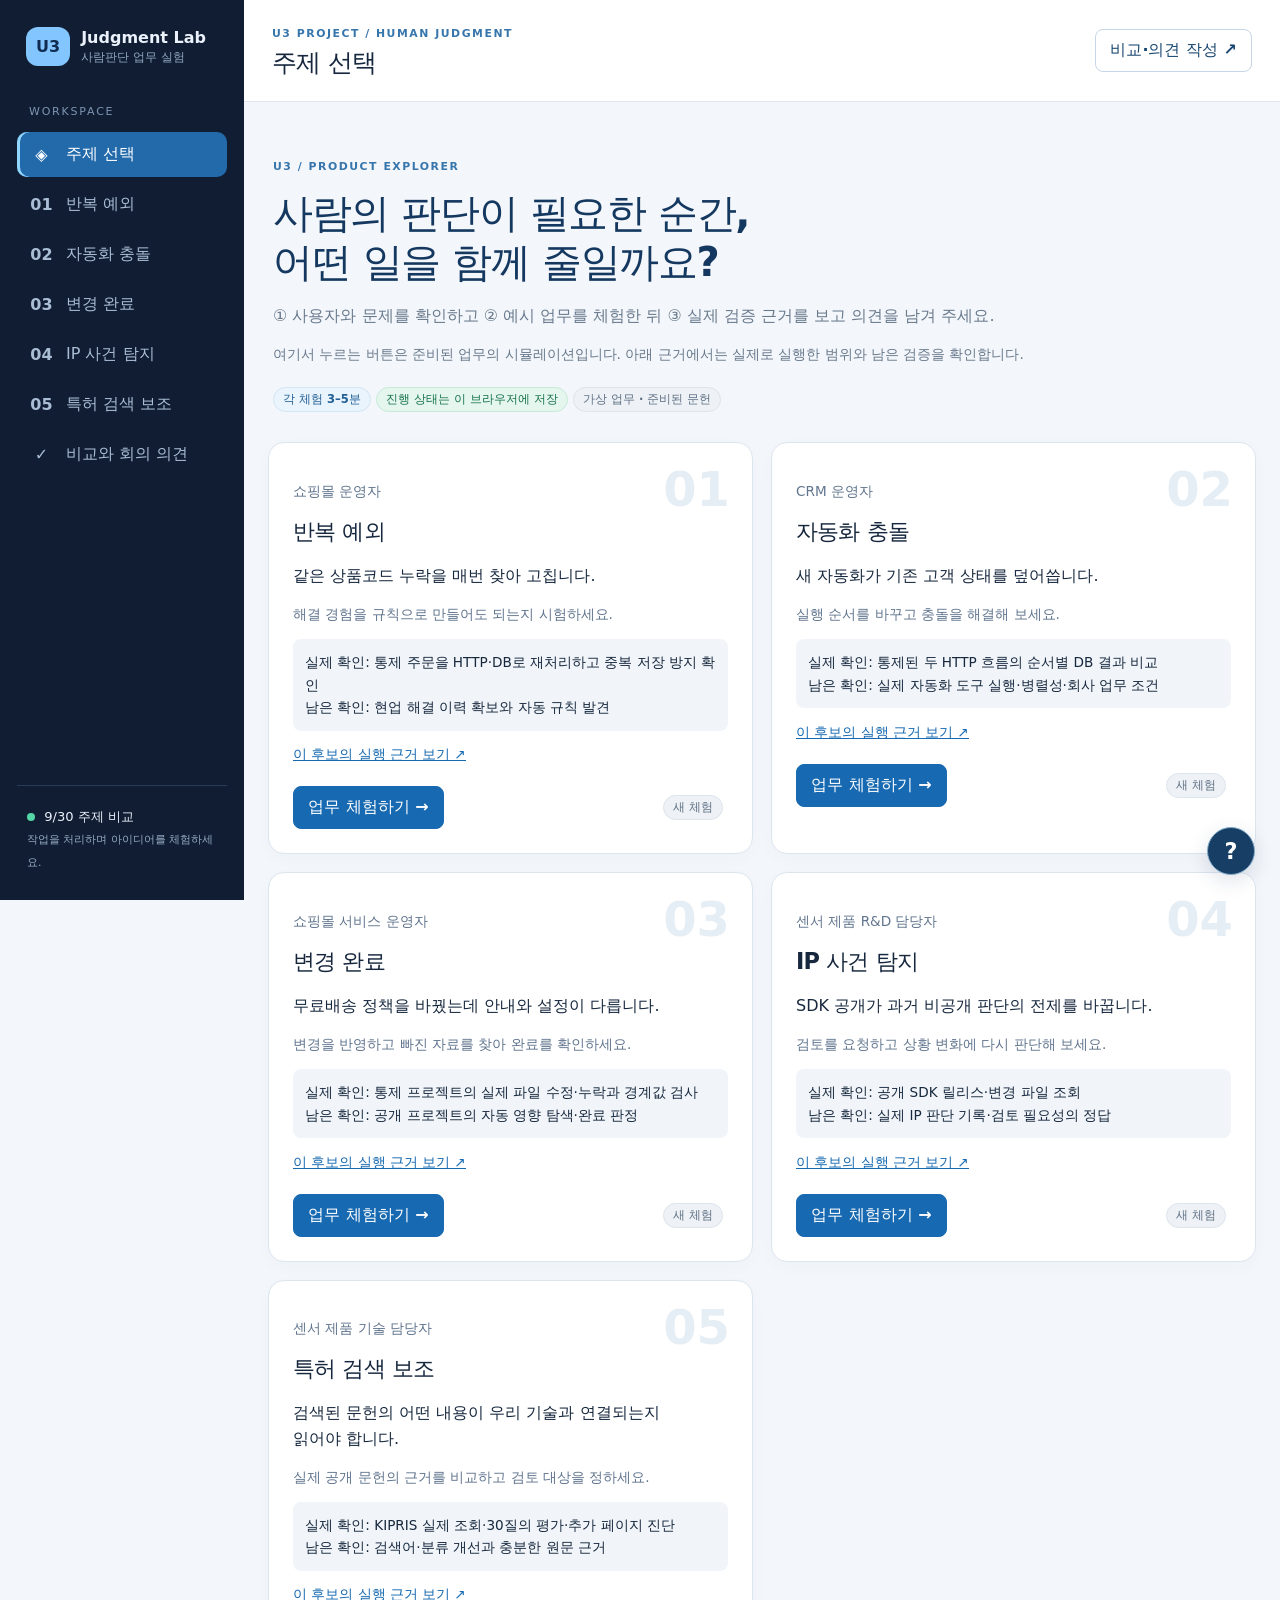
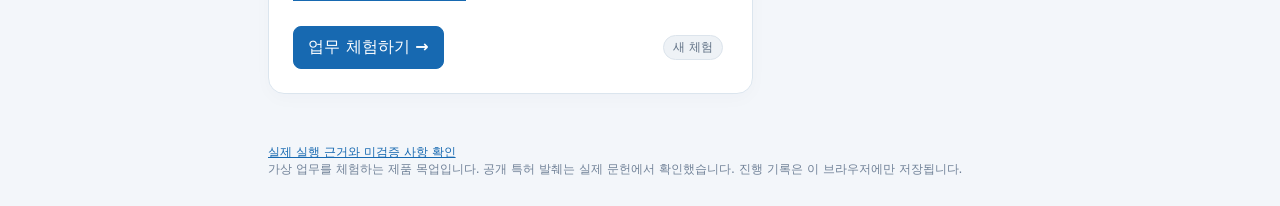
==== commit 5050a523: "공개 근거 검증과 독립 리뷰를 반영해 주제 체험을 보강 - GitHub 공개 사례의 병합 여부·변경 파일 근거를 확보하고 검증 한계를 표시 - KIPRIS 표현 변형을 실제 조회해" ====
--- a/topic-validation/meeting-demo/index.html
+++ b/topic-validation/meeting-demo/index.html
@@ -16,7 +16,7 @@
       <div class="side-bottom"><span class="live-dot"></span> 9/30 주제 비교<br><small>작업을 처리하며 아이디어를 체험하세요.</small></div>
     </aside>
     <div class="main-shell">
-      <header class="topbar"><div><span class="eyebrow">U3 PROJECT / HUMAN JUDGMENT</span><h1 id="page-title">사람판단 워크스페이스</h1></div><button id="summary-button" class="secondary">회의 결론 보기 <span aria-hidden="true">↗</span></button></header>
+      <header class="topbar"><div><span class="eyebrow">U3 PROJECT / HUMAN JUDGMENT</span><h1 id="page-title">사람판단 워크스페이스</h1></div><button id="summary-button" class="secondary">비교·의견 작성 <span aria-hidden="true">↗</span></button></header>
       <div id="activity-status" role="status" aria-live="polite"></div>
       <main id="page-content" tabindex="-1"></main>
       <footer><a href="evidence.html">실제 실행 근거와 미검증 사항 확인</a><br>가상 업무를 체험하는 제품 목업입니다. 공개 특허 발췌는 실제 문헌에서 확인했습니다. 진행 기록은 이 브라우저에만 저장됩니다.</footer>
@@ -26,6 +26,7 @@
   <dialog id="help-dialog" aria-labelledby="help-title"><div class="dialog-head"><h2 id="help-title"></h2><button id="help-close" class="secondary">닫기</button></div><div id="help-body"></div></dialog>
   <script src="scenarios.js"></script>
   <script src="engine.js"></script>
+  <script src="review-context.js"></script>
   <script src="app.js"></script>
 </body>
 </html>
--- a/topic-validation/meeting-demo/style.css
+++ b/topic-validation/meeting-demo/style.css
@@ -15,6 +15,7 @@
 @media(max-width:720px){.app-shell{display:block}.sidebar{padding:14px}.brand{display:none}.nav-label,.side-bottom{display:none}.sidebar nav{display:flex;overflow:auto}.nav-item{white-space:nowrap;width:auto;padding:9px 11px}.topbar{padding:18px;align-items:flex-start}.topbar h1{font-size:1.15rem}.topbar button{font-size:.77rem}main{padding:15px}.hero{padding:22px}.hero h2{font-size:1.38rem}.metric-row,.feedback-grid{grid-template-columns:1fr}}
 
 /* Product mock workspace */
+.work-guide{border:1px solid #c5d9e9;background:#eef6fc;border-radius:12px;padding:18px;margin:0 0 22px;display:grid;gap:12px}.work-guide strong{display:block;margin-top:6px}.work-guide p{font-size:.85rem;line-height:1.6;margin:7px 0}.work-guide summary{cursor:pointer;font-weight:700;color:#255b84}.evidence-preview{padding:12px;background:#f1f5f9;border-radius:8px;max-width:100%!important;line-height:1.65}.work-guide a{font-size:.85rem}.panel .primary{white-space:normal}
 .workspace-grid>.panel,.workspace-grid>.stack,.project-layout>.panel{min-width:0}.field{min-width:0}.field select{width:100%;max-width:100%}.table-wrap{max-width:100%}
 .hint.dismissed .tooltip{display:none!important}
 :root{--ink:#17283e;--blue:#246caa;--line:#dbe5ee;--paper:#fff}
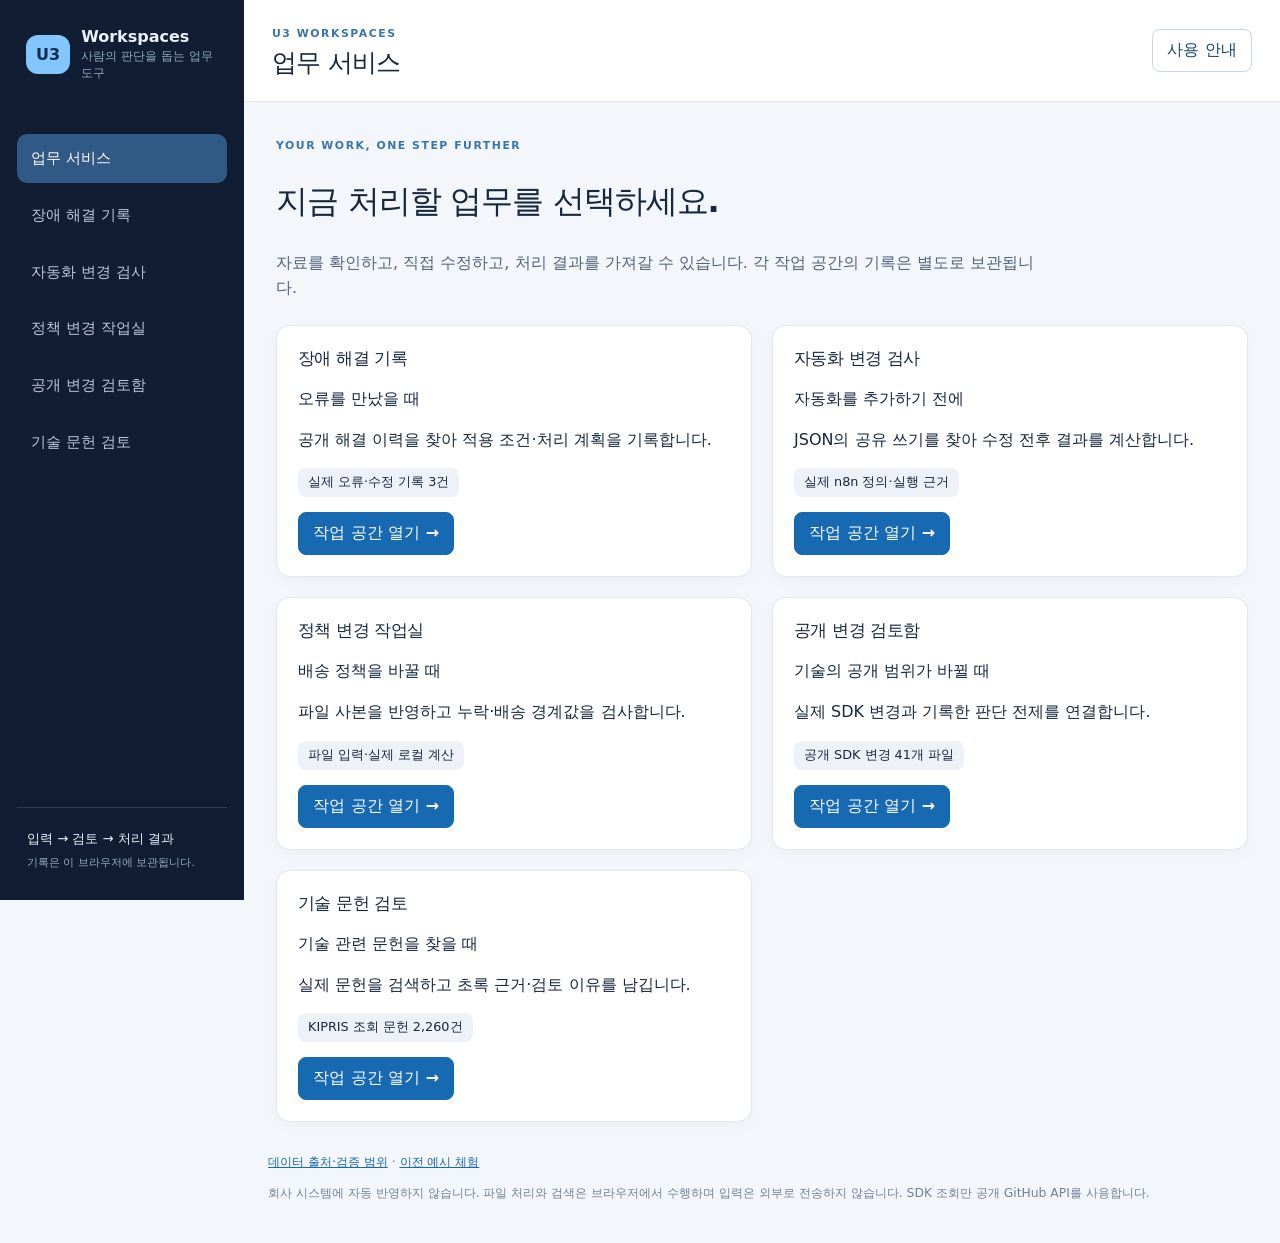
==== commit e6b86a57: "실제 공개 자료를 처리하는 다섯 업무 서비스와 연결 UX를 구현 - B-1: 공개 오류·수정 기록 3건에서 근거 검색과 처리 계획 저장 - B-2: 실제 n8n 정의의 공유 쓰기 " ====
--- a/topic-validation/meeting-demo/index.html
+++ b/topic-validation/meeting-demo/index.html
@@ -1,32 +1 @@
-<!doctype html>
-<html lang="ko">
-<head>
-  <meta charset="utf-8">
-  <meta name="viewport" content="width=device-width,initial-scale=1">
-  <meta name="theme-color" content="#101d32">
-  <title>U3 · 사람판단 워크스페이스</title>
-  <link rel="stylesheet" href="style.css">
-</head>
-<body>
-  <div class="app-shell">
-    <aside class="sidebar" aria-label="주제 탐색">
-      <div class="brand"><span class="brand-mark">U3</span><span><strong>Judgment Lab</strong><small>사람판단 업무 실험</small></span></div>
-      <p class="nav-label">WORKSPACE</p>
-      <nav id="topic-nav"></nav>
-      <div class="side-bottom"><span class="live-dot"></span> 9/30 주제 비교<br><small>작업을 처리하며 아이디어를 체험하세요.</small></div>
-    </aside>
-    <div class="main-shell">
-      <header class="topbar"><div><span class="eyebrow">U3 PROJECT / HUMAN JUDGMENT</span><h1 id="page-title">사람판단 워크스페이스</h1></div><button id="summary-button" class="secondary">비교·의견 작성 <span aria-hidden="true">↗</span></button></header>
-      <div id="activity-status" role="status" aria-live="polite"></div>
-      <main id="page-content" tabindex="-1"></main>
-      <footer><a href="evidence.html">실제 실행 근거와 미검증 사항 확인</a><br>가상 업무를 체험하는 제품 목업입니다. 공개 특허 발췌는 실제 문헌에서 확인했습니다. 진행 기록은 이 브라우저에만 저장됩니다.</footer>
-    </div>
-  </div>
-  <button id="floating-help" class="help-fab" aria-label="현재 주제 도움말">?</button>
-  <dialog id="help-dialog" aria-labelledby="help-title"><div class="dialog-head"><h2 id="help-title"></h2><button id="help-close" class="secondary">닫기</button></div><div id="help-body"></div></dialog>
-  <script src="scenarios.js"></script>
-  <script src="engine.js"></script>
-  <script src="review-context.js"></script>
-  <script src="app.js"></script>
-</body>
-</html>
+<!doctype html><html lang="ko"><head><meta charset="utf-8"><meta name="viewport" content="width=device-width,initial-scale=1"><title>U3 업무 서비스</title></head><body><p><a href="services.html">업무 서비스 열기</a></p><script>location.replace("services.html"+location.hash);</script></body></html>
